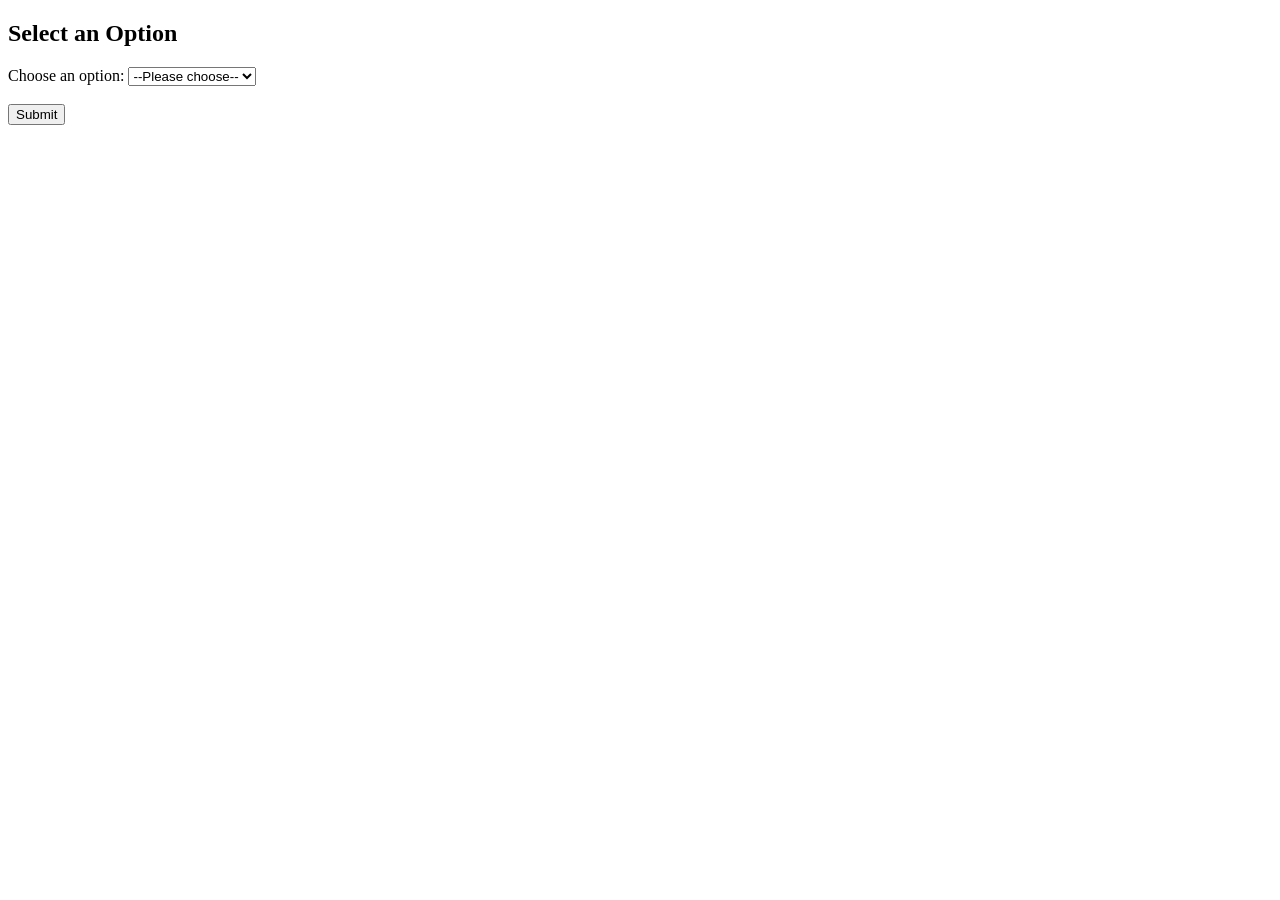
==== pokemon/website/index.html @ c78fb664 "Restructure into website/ + scraper/, add PyCharm config and DB schema - Move web files into pokemon" ====
<!DOCTYPE html>
<html lang="en">
<head>
    <meta charset="UTF-8">
    <title>Dropdown Form</title>
</head>
<body>
<h2>Select an Option</h2>

<form action="process.php" method="post">
    <label for="choice">Choose an option:</label>
    <select name="choice" id="choice" required>
        <option value="">--Please choose--</option>
        <option value="Option 1">Option 1</option>
        <option value="Option 2">Option 2</option>
        <option value="Option 3">Option 3</option>
    </select>

    <br><br>
    <button type="submit">Submit</button>
</form>

</body>
</html>
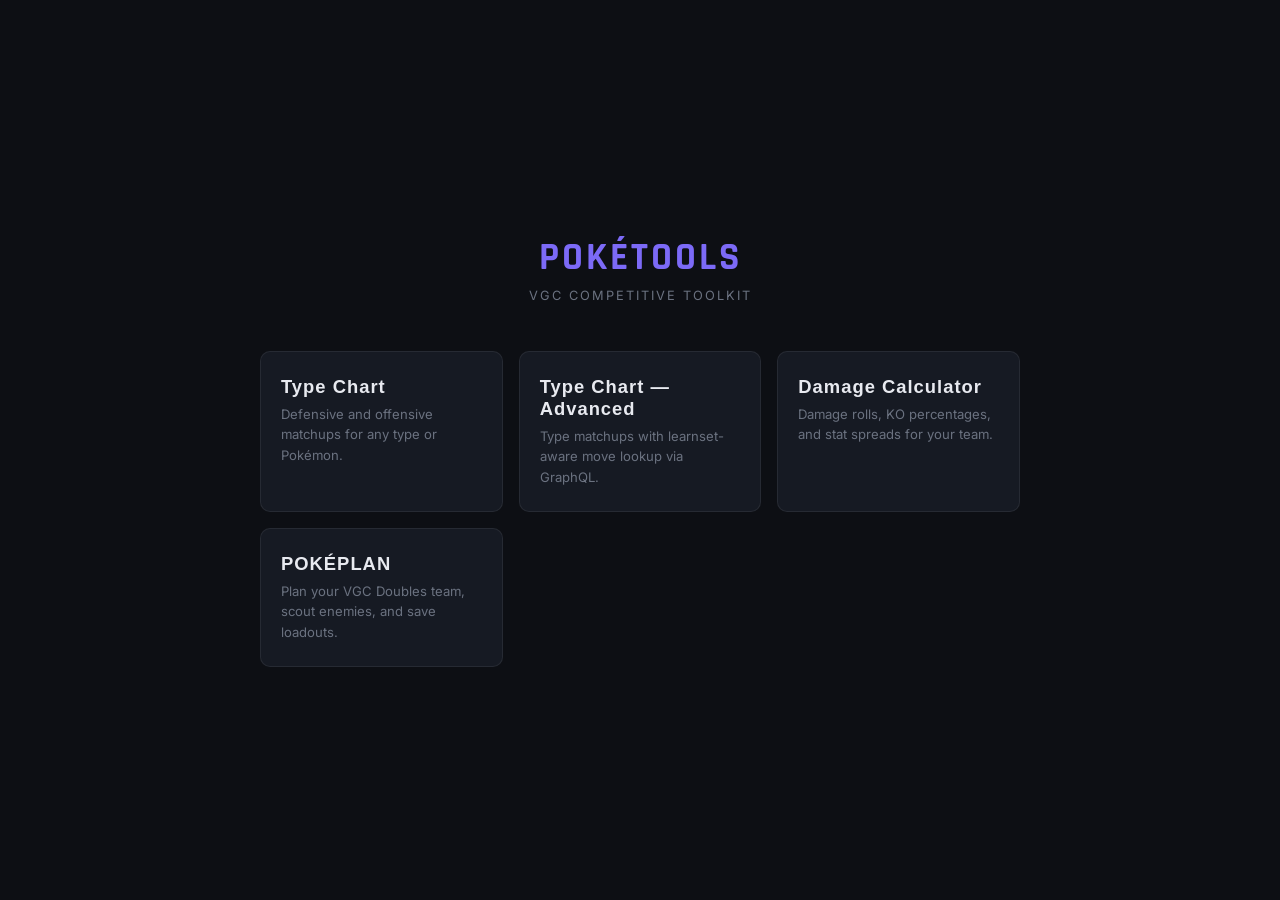
==== commit 2861e91d: "Refactor website: extract inline CSS/JS, replace index, delete dead code - Split all 4 pages into se" ====
--- a/pokemon/website/index.html
+++ b/pokemon/website/index.html
@@ -1,24 +1,101 @@
 <!DOCTYPE html>
 <html lang="en">
 <head>
-    <meta charset="UTF-8">
-    <title>Dropdown Form</title>
+<meta charset="UTF-8">
+<meta name="viewport" content="width=device-width, initial-scale=1.0">
+<title>PokéTools — VGC Toolkit</title>
+<link href="https://fonts.googleapis.com/css2?family=Rajdhani:wght@500;600;700&family=Inter:wght@400;500&display=swap" rel="stylesheet">
+<style>
+  *, *::before, *::after { box-sizing: border-box; margin: 0; padding: 0; }
+  :root {
+    --bg: #0d0f14;
+    --surface: #161a23;
+    --border: rgba(255,255,255,0.07);
+    --text: #e8eaf0;
+    --muted: #6b7280;
+    --accent: #7c6af7;
+  }
+  body {
+    background: var(--bg);
+    color: var(--text);
+    font-family: 'Inter', sans-serif;
+    min-height: 100vh;
+    display: flex;
+    flex-direction: column;
+    align-items: center;
+    justify-content: center;
+    padding: 40px 20px;
+  }
+  h1 {
+    font-family: 'Rajdhani', sans-serif;
+    font-size: 2.4rem;
+    font-weight: 700;
+    letter-spacing: 3px;
+    color: var(--accent);
+    margin-bottom: 6px;
+  }
+  .subtitle {
+    color: var(--muted);
+    font-size: 0.8rem;
+    letter-spacing: 2px;
+    text-transform: uppercase;
+    margin-bottom: 48px;
+  }
+  .tools {
+    display: grid;
+    grid-template-columns: repeat(auto-fit, minmax(200px, 1fr));
+    gap: 16px;
+    width: 100%;
+    max-width: 760px;
+  }
+  a.card {
+    display: block;
+    background: var(--surface);
+    border: 1px solid var(--border);
+    border-radius: 10px;
+    padding: 24px 20px;
+    text-decoration: none;
+    color: var(--text);
+    transition: border-color 0.18s, transform 0.15s;
+  }
+  a.card:hover {
+    border-color: var(--accent);
+    transform: translateY(-3px);
+  }
+  .card-title {
+    font-family: 'Rajdhani', sans-serif;
+    font-size: 1.15rem;
+    font-weight: 600;
+    letter-spacing: 1px;
+    margin-bottom: 6px;
+  }
+  .card-desc {
+    color: var(--muted);
+    font-size: 0.82rem;
+    line-height: 1.55;
+  }
+</style>
 </head>
 <body>
-<h2>Select an Option</h2>
-
-<form action="process.php" method="post">
-    <label for="choice">Choose an option:</label>
-    <select name="choice" id="choice" required>
-        <option value="">--Please choose--</option>
-        <option value="Option 1">Option 1</option>
-        <option value="Option 2">Option 2</option>
-        <option value="Option 3">Option 3</option>
-    </select>
-
-    <br><br>
-    <button type="submit">Submit</button>
-</form>
-
+<h1>POKÉTOOLS</h1>
+<p class="subtitle">VGC Competitive Toolkit</p>
+<div class="tools">
+  <a class="card" href="type-chart.html">
+    <div class="card-title">Type Chart</div>
+    <div class="card-desc">Defensive and offensive matchups for any type or Pokémon.</div>
+  </a>
+  <a class="card" href="type-chart-advanced.html">
+    <div class="card-title">Type Chart — Advanced</div>
+    <div class="card-desc">Type matchups with learnset-aware move lookup via GraphQL.</div>
+  </a>
+  <a class="card" href="damage-calc.html">
+    <div class="card-title">Damage Calculator</div>
+    <div class="card-desc">Damage rolls, KO percentages, and stat spreads for your team.</div>
+  </a>
+  <a class="card" href="pokeplan.html">
+    <div class="card-title">POKÉPLAN</div>
+    <div class="card-desc">Plan your VGC Doubles team, scout enemies, and save loadouts.</div>
+  </a>
+</div>
 </body>
 </html>
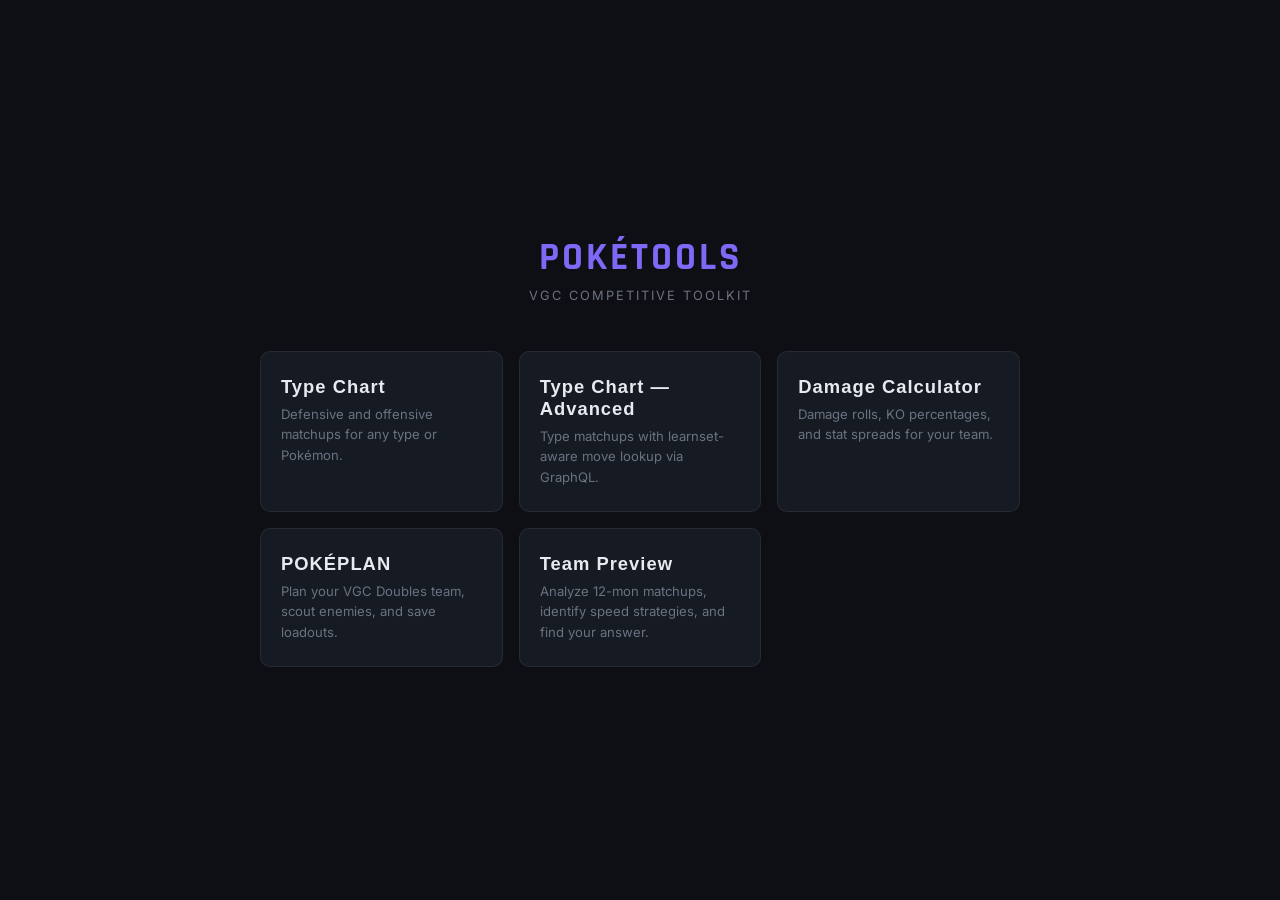
==== commit 127cc422: "worked on the team preview helper thing" ====
--- a/pokemon/website/index.html
+++ b/pokemon/website/index.html
@@ -96,6 +96,10 @@
     <div class="card-title">POKÉPLAN</div>
     <div class="card-desc">Plan your VGC Doubles team, scout enemies, and save loadouts.</div>
   </a>
+  <a class="card" href="team-preview.html">
+    <div class="card-title">Team Preview</div>
+    <div class="card-desc">Analyze 12-mon matchups, identify speed strategies, and find your answer.</div>
+  </a>
 </div>
 </body>
 </html>
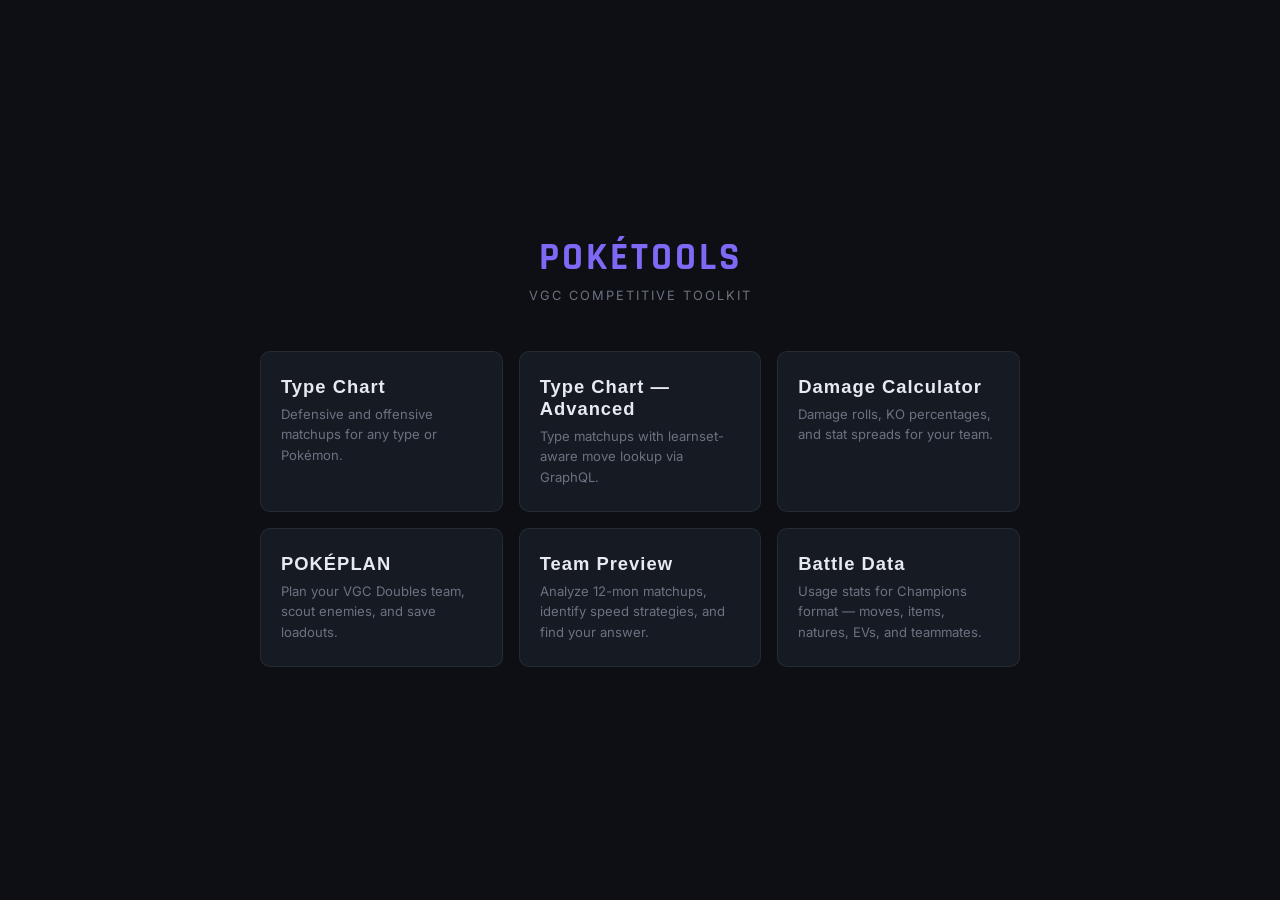
==== commit e20e4ae7: "yuh" ====
--- a/pokemon/website/index.html
+++ b/pokemon/website/index.html
@@ -100,6 +100,10 @@
     <div class="card-title">Team Preview</div>
     <div class="card-desc">Analyze 12-mon matchups, identify speed strategies, and find your answer.</div>
   </a>
+  <a class="card" href="battle-data.html">
+    <div class="card-title">Battle Data</div>
+    <div class="card-desc">Usage stats for Champions format — moves, items, natures, EVs, and teammates.</div>
+  </a>
 </div>
 </body>
 </html>
